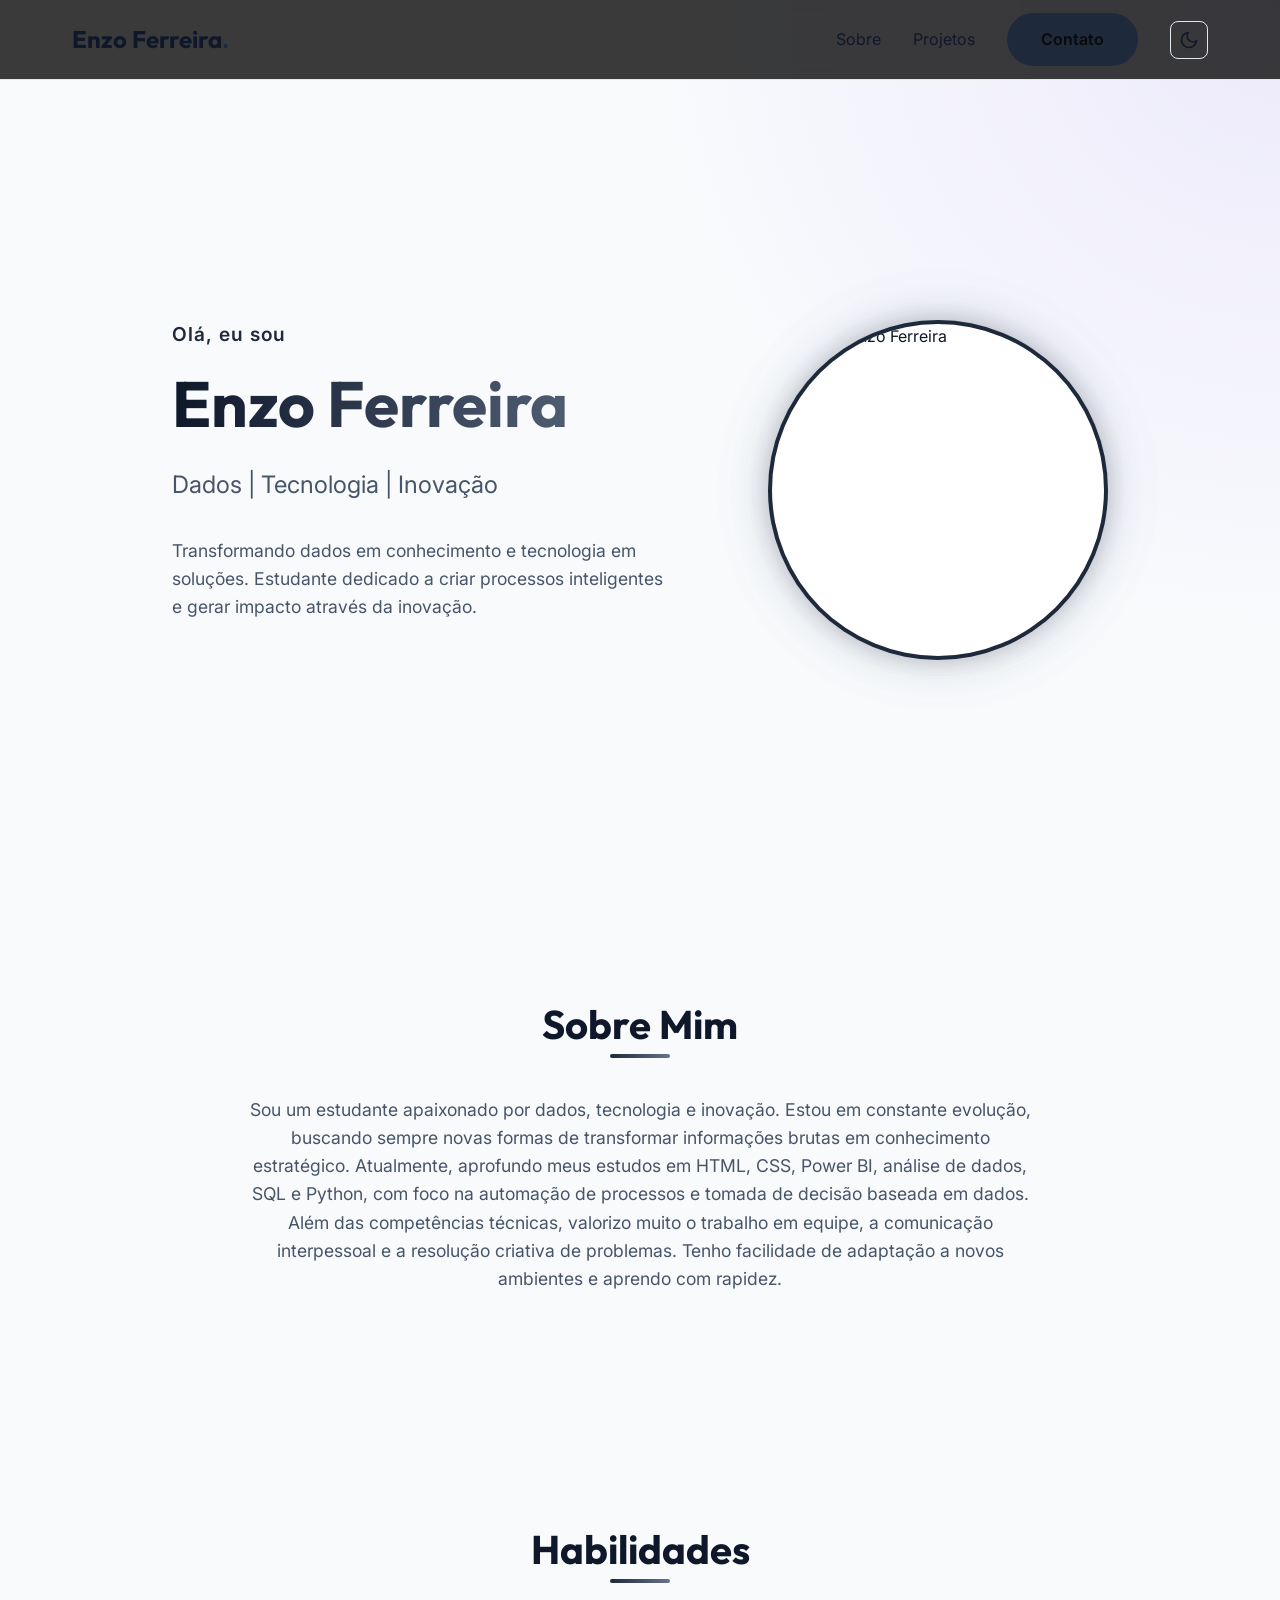
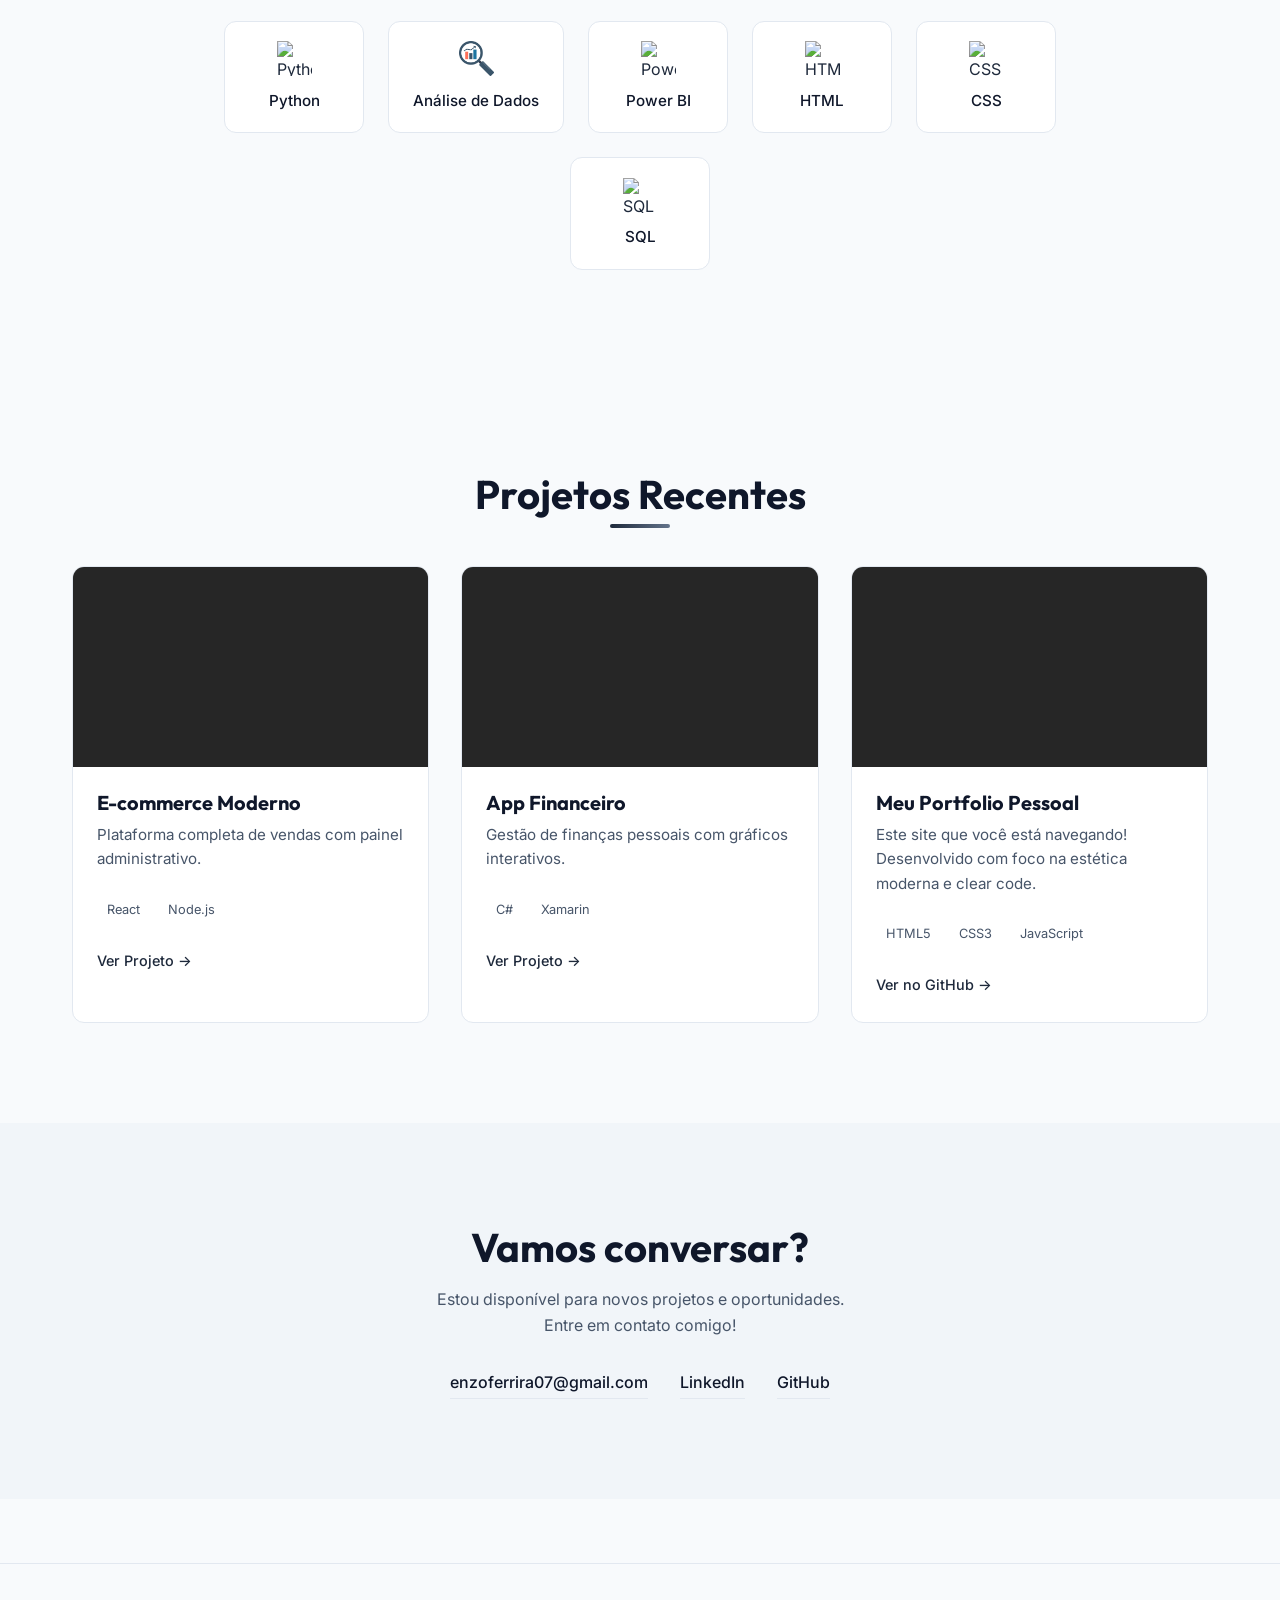
==== index.html @ e857aac5 "Add files via upload" ====
<!DOCTYPE html>
<html lang="pt-BR">

<head>
    <meta charset="UTF-8">
    <meta name="viewport" content="width=device-width, initial-scale=1.0">
    <meta name="description" content="Portfolio Profissional - Desenvolvedor & Criativo">
    <title>Portfolio | Enzo Ferreira</title>
    <!-- Fonts -->
    <link rel="preconnect" href="https://fonts.googleapis.com">
    <link rel="preconnect" href="https://fonts.gstatic.com" crossorigin>
    <link
        href="https://fonts.googleapis.com/css2?family=Inter:wght@300;400;500;600;700&family=Outfit:wght@400;500;700&display=swap"
        rel="stylesheet">

    <!-- CSS -->
    <link rel="stylesheet" href="css/style.css">
</head>

<body>

    <!-- Navigation -->
    <nav class="navbar">
        <div class="container">
            <a href="#" class="logo">Enzo Ferreira<span>.</span></a>
            <ul class="nav-links">
                <li><a href="#about">Sobre</a></li>
                <li><a href="#projects">Projetos</a></li>
                <li><a href="#contact" class="btn-primary">Contato</a></li>
                <li>
                    <button id="theme-toggle" class="theme-toggle" aria-label="Alterar tema">
                        <svg class="sun-icon" xmlns="http://www.w3.org/2000/svg" width="24" height="24"
                            viewBox="0 0 24 24" fill="none" stroke="currentColor" stroke-width="2"
                            stroke-linecap="round" stroke-linejoin="round">
                            <circle cx="12" cy="12" r="5" />
                            <line x1="12" y1="1" x2="12" y2="3" />
                            <line x1="12" y1="21" x2="12" y2="23" />
                            <line x1="4.22" y1="4.22" x2="5.64" y2="5.64" />
                            <line x1="18.36" y1="18.36" x2="19.78" y2="19.78" />
                            <line x1="1" y1="12" x2="3" y2="12" />
                            <line x1="21" y1="12" x2="23" y2="12" />
                            <line x1="4.22" y1="19.78" x2="5.64" y2="18.36" />
                            <line x1="18.36" y1="5.64" x2="19.78" y2="4.22" />
                        </svg>
                        <svg class="moon-icon" xmlns="http://www.w3.org/2000/svg" width="24" height="24"
                            viewBox="0 0 24 24" fill="none" stroke="currentColor" stroke-width="2"
                            stroke-linecap="round" stroke-linejoin="round">
                            <path d="M21 12.79A9 9 0 1 1 11.21 3 7 7 0 0 0 21 12.79z" />
                        </svg>
                    </button>
                </li>
            </ul>
            <div class="hamburger">
                <span></span>
                <span></span>
                <span></span>
            </div>
        </div>
    </nav>

    <!-- Hero Section -->
    <header class="hero" id="home">
        <div class="container hero-layout">
            <!-- Text -->
            <div class="hero-content">
                <span class="greeting">Olá, eu sou</span>
                <h1>Enzo Ferreira</h1>
                <p class="subtitle">Dados | Tecnologia | Inovação</p>
                <p class="description">
                    Transformando dados em conhecimento e tecnologia em soluções.
                    Estudante dedicado a criar processos inteligentes e gerar impacto através da inovação.
                </p>

            </div>
            <!-- Foto circular -->
            <div class="hero-photo-wrapper">
                <div class="hero-photo-ring">
                    <img src="assets/perfil.jpg" alt="Foto de Enzo Ferreira" class="hero-photo" id="hero-photo">
                </div>
            </div>
        </div>
    </header>

    <!-- About Section -->
    <section id="about" class="section">
        <div class="container">
            <h2 class="section-title">Sobre Mim</h2>
            <div class="about-grid about-grid--text-only">
                <div class="about-text">
                    <p>
                        Sou um estudante apaixonado por dados, tecnologia e inovação. Estou em constante evolução,
                        buscando sempre novas formas de transformar informações brutas em conhecimento estratégico.
                        Atualmente, aprofundo meus estudos em HTML, CSS, Power BI, análise de dados, SQL e Python, com
                        foco na
                        automação de processos e tomada de decisão baseada em dados. Além das competências técnicas,
                        valorizo muito o trabalho em equipe, a comunicação interpessoal e a resolução criativa de
                        problemas. Tenho facilidade de adaptação a novos ambientes e aprendo com rapidez.
                    </p>
                </div>
            </div>
        </div>
    </section>

    <!-- Skills Section -->
    <section id="skills" class="section">
        <div class="container">
            <h2 class="section-title">Habilidades</h2>
            <div class="skills-list">
                <div class="skill-item">
                    <img src="assets/python.png" alt="Python" class="skill-icon">
                    <span class="skill-tag">Python</span>
                </div>
                <div class="skill-item">
                    <img src="assets/analise-de-dados.png" alt="Análise de Dados" class="skill-icon">
                    <span class="skill-tag">Análise de Dados</span>
                </div>
                <div class="skill-item">
                    <img src="assets/power-bi.png" alt="Power BI" class="skill-icon">
                    <span class="skill-tag">Power BI</span>
                </div>
                <div class="skill-item">
                    <img src="assets/html-logo.png" alt="HTML" class="skill-icon">
                    <span class="skill-tag">HTML</span>
                </div>
                <div class="skill-item">
                    <img src="assets/css-logo.png" alt="CSS" class="skill-icon">
                    <span class="skill-tag">CSS</span>
                </div>
                <div class="skill-item">
                    <img src="assets/sql.png" alt="SQL" class="skill-icon">
                    <span class="skill-tag">SQL</span>
                </div>
            </div>
        </div>
    </section>


    <!-- Projects Section -->
    <section id="projects" class="section">
        <div class="container">
            <h2 class="section-title">Projetos Recentes</h2>
            <div class="projects-grid">
                <!-- Project Card 1 -->
                <article class="project-card">
                    <div class="project-image" style="background-image: url('assets/ecommerce_mockup.png'); background-size: cover; background-position: center;"></div>
                    <div class="project-info">
                        <h3>E-commerce Moderno</h3>
                        <p>Plataforma completa de vendas com painel administrativo.</p>
                        <div class="tags">
                            <span>React</span><span>Node.js</span>
                        </div>
                        <a href="#" class="link-arrow">Ver Projeto &rarr;</a>
                    </div>
                </article>

                <!-- Project Card 2 -->
                <article class="project-card">
                    <div class="project-image" style="background-image: url('assets/finance_app_mockup.png'); background-size: cover; background-position: center;"></div>
                    <div class="project-info">
                        <h3>App Financeiro</h3>
                        <p>Gestão de finanças pessoais com gráficos interativos.</p>
                        <div class="tags">
                            <span>C#</span><span>Xamarin</span>
                        </div>
                        <a href="#" class="link-arrow">Ver Projeto &rarr;</a>
                    </div>
                </article>

                <!-- Project Card 3 -->
                <article class="project-card">
                    <div class="project-image" style="background-image: url('assets/portfolio_mockup.png'); background-size: cover; background-position: center;"></div>
                    <div class="project-info">
                        <h3>Meu Portfolio Pessoal</h3>
                        <p>Este site que você está navegando! Desenvolvido com foco na estética moderna e clear code.</p>
                        <div class="tags">
                            <span>HTML5</span><span>CSS3</span><span>JavaScript</span>
                        </div>
                        <a href="https://github.com/EnzoFerrira" target="_blank" class="link-arrow">Ver no GitHub &rarr;</a>
                    </div>
                </article>
            </div>
        </div>
    </section>

    <!-- Contact Section -->
    <section id="contact" class="section bg-alt">
        <div class="container contact-container">
            <div class="contact-text">
                <h2>Vamos conversar?</h2>
                <p>Estou disponível para novos projetos e oportunidades.<br>Entre em contato comigo!</p>
                <div class="contact-links">
                    <a href="mailto:enzoferrira07@gmail.com" class="contact-item">enzoferrira07@gmail.com</a>
                    <a href="https://www.linkedin.com/in/enzo-silva-ferreira/" class="contact-item">LinkedIn</a>
                    <a href="https://www.github.com/EnzoFerrira" class="contact-item">GitHub</a>
                </div>
            </div>
        </div>
    </section>

    <footer>
        <div class="container">
        </div>
    </footer>

    <script src="js/main.js"></script>
</body>

</html>
---- css/style.css ----
/* 
 * Portfolio Theme - Dark Mode 
 * Premium Resume Style
 */

:root {
    /* Transitions */
    --transition: all 0.3s ease;

    /* Theme - Dark (Default) */
    --bg-body: #1c1c1e;
    --bg-card: #2c2c2e;
    --bg-alt: #242426;
    --text-main: #e5e5e5;
    --text-muted: #a3a3a3;
    --primary: #E2E8F0;
    --primary-hover: #CBD5E1;
    --accent: #94A3B8;
    --border: #262626;

    /* Smoke Effect Colors - Dark */
    --smoke-1: rgba(226, 232, 240, 0.4);
    --smoke-2: rgba(148, 163, 184, 0.3);
    --smoke-3: rgba(148, 163, 184, 0.2);
    --smoke-4: rgba(148, 163, 184, 0.1);
}

[data-theme="light"] {
    --bg-body: #f8fafc;
    --bg-card: #ffffff;
    --bg-alt: #f1f5f9;
    --text-main: #0f172a;
    --text-muted: #475569;
    --primary: #1e293b;
    --primary-hover: #334155;
    --accent: #64748b;
    --border: #e2e8f0;

    /* Smoke Effect Colors - Light */
    --smoke-1: rgba(30, 41, 59, 0.2);
    --smoke-2: rgba(71, 85, 105, 0.15);
    --smoke-3: rgba(100, 116, 139, 0.1);
    --smoke-4: rgba(148, 163, 184, 0.05);
}

:root {
    /* Typography */
    --font-heading: 'Outfit', sans-serif;
    --font-body: 'Inter', sans-serif;

    /* Spacing */
    --container-width: 1200px;
    --header-height: 80px;
}

/* Reset & Base */
* {
    margin: 0;
    padding: 0;
    box-sizing: border-box;
}

html {
    scroll-behavior: smooth;
}

body {
    background-color: var(--bg-body);
    color: var(--text-main);
    font-family: var(--font-body);
    line-height: 1.6;
    overflow-x: hidden;
    transition: background-color 0.4s ease, color 0.4s ease;
}

a {
    text-decoration: none;
    color: inherit;
    transition: var(--transition);
}

ul {
    list-style: none;
}

img {
    max-width: 100%;
    display: block;
}

/* Typography */
h1,
h2,
h3,
h4,
h5,
h6 {
    font-family: var(--font-heading);
    color: var(--text-main);
    line-height: 1.2;
}

.section-title {
    font-size: 2.5rem;
    margin-bottom: 3rem;
    position: relative;
    display: inline-block;
}

.section-title::after {
    content: '';
    position: absolute;
    bottom: -10px;
    left: 0;
    width: 60px;
    height: 4px;
    background: linear-gradient(90deg, var(--primary), var(--accent));
    border-radius: 2px;
}

/* Utility Classes */
.container {
    max-width: var(--container-width);
    margin: 0 auto;
    padding: 0 2rem;
}

.btn-primary {
    display: inline-block;
    background-color: var(--primary);
    color: #0a0a0a;
    padding: 12px 32px;
    border-radius: 50px;
    font-weight: 600;
    border: 2px solid transparent;
}

.btn-primary:hover {
    background-color: var(--primary-hover);
    transform: translateY(-2px);
    box-shadow: 0 10px 20px -10px rgba(139, 92, 246, 0.5);
}

.btn-outline {
    display: inline-block;
    background-color: transparent;
    color: var(--text-main);
    padding: 12px 32px;
    border-radius: 50px;
    font-weight: 500;
    border: 2px solid var(--border);
}

.btn-outline:hover {
    border-color: var(--primary);
    color: var(--primary);
}

.bg-alt {
    background-color: var(--bg-alt);
}

/* Navigation */
.navbar {
    height: var(--header-height);
    background-color: rgba(10, 10, 10, 0.8);
    backdrop-filter: blur(10px);
    position: fixed;
    top: 0;
    left: 0;
    width: 100%;
    z-index: 1000;
    display: flex;
    align-items: center;
    border-bottom: 1px solid var(--border);
}

.navbar .container {
    display: flex;
    justify-content: space-between;
    align-items: center;
    width: 100%;
}

.logo {
    font-size: 1.5rem;
    font-weight: 700;
    font-family: var(--font-heading);
    color: var(--text-main);
}

.logo span {
    color: var(--primary);
}

.nav-links {
    display: flex;
    gap: 2rem;
    align-items: center;
}

/* Theme Toggle Button */
.theme-toggle {
    background: none;
    border: 1px solid var(--border);
    cursor: pointer;
    padding: 8px;
    border-radius: 8px;
    display: flex;
    align-items: center;
    justify-content: center;
    transition: var(--transition);
}

.theme-toggle:hover {
    background-color: var(--bg-card);
    border-color: var(--primary);
}

.theme-toggle svg {
    width: 20px;
    height: 20px;
    stroke: var(--text-main);
    fill: none;
}

[data-theme="light"] .sun-icon {
    display: none;
}

[data-theme="dark"] .moon-icon {
    display: none;
}

.nav-links a:hover {
    color: var(--primary);
}

.hamburger {
    display: none;
    cursor: pointer;
}

.hamburger span {
    display: block;
    width: 25px;
    height: 3px;
    background-color: var(--text-main);
    margin: 5px 0;
    transition: var(--transition);
}

/* Hero Section */
.hero {
    height: 100vh;
    /* Full viewport height */
    display: flex;
    align-items: center;
    padding-top: var(--header-height);
    background: radial-gradient(circle at top right, rgba(139, 92, 246, 0.1), transparent 40%);
}

.hero-layout {
    display: grid;
    grid-template-columns: 1fr auto;
    gap: 4rem;
    align-items: center;
    justify-content: center;
    width: 100%;
    max-width: 1000px;
    margin: 0 auto;
}

.hero-content {
    max-width: 700px;
}

.greeting {
    color: var(--primary);
    font-weight: 600;
    font-size: 1.2rem;
    margin-bottom: 1rem;
    display: block;
    letter-spacing: 1px;
}

.hero h1 {
    font-size: 4rem;
    margin-bottom: 1.5rem;
    background: linear-gradient(to right, var(--text-main), var(--accent));
    background-clip: text;
    -webkit-background-clip: text;
    -webkit-text-fill-color: transparent;
}

.hero .subtitle {
    font-size: 1.5rem;
    color: var(--text-muted);
    margin-bottom: 2rem;
}

.hero .description {
    max-width: 500px;
    color: var(--text-muted);
    margin-bottom: 2.5rem;
    font-size: 1.1rem;
}

.hero-btns {
    display: none;
    /* Removed previously but keeping class for reference */
}

/* About Section */
.section {
    padding: 100px 0;
    scroll-margin-top: var(--header-height);
}

.about-grid {
    display: grid;
    grid-template-columns: 1fr 1fr;
    gap: 4rem;
    align-items: center;
}

.about-grid--text-only {
    grid-template-columns: 1fr;
    max-width: 800px;
    margin: 0 auto;
    text-align: center;
}

#about .section-title,
#skills .section-title,
#projects .section-title {
    display: block;
    text-align: center;
}

#about .section-title::after,
#skills .section-title::after,
#projects .section-title::after {
    left: 50%;
    transform: translateX(-50%);
}

.about-text p {
    color: var(--text-muted);
    margin-bottom: 2rem;
    font-size: 1.1rem;
}

.skills-list {
    display: flex;
    flex-wrap: wrap;
    gap: 1.5rem;
    justify-content: center;
    margin-top: 2rem;
    max-width: 900px;
    margin-left: auto;
    margin-right: auto;
}

.skill-item {
    background-color: var(--bg-card);
    padding: 1.2rem 1.5rem;
    border-radius: 12px;
    border: 1px solid var(--border);
    display: flex;
    flex-direction: column;
    align-items: center;
    gap: 0.8rem;
    transition: var(--transition);
    cursor: default;
    min-width: 140px;
    flex: 0 1 auto;
}

.skill-item:hover {
    transform: translateY(-5px);
    border-color: var(--primary);
    box-shadow: 0 10px 30px -10px rgba(255, 255, 255, 0.1);
}

.skill-icon {
    width: 35px;
    height: 35px;
    object-fit: contain;
    color: var(--primary);
    transition: var(--transition);
}

.skill-item:hover .skill-icon {
    transform: scale(1.1);
    color: var(--accent);
}

.skill-tag {
    font-size: 0.95rem;
    font-weight: 500;
    color: var(--text-main);
}

/* Foto circular - Hero */
.hero-photo-wrapper {
    display: flex;
    justify-content: center;
    align-items: center;
    flex-shrink: 0;
}

.hero-photo-ring {
    width: 340px;
    height: 340px;
    border-radius: 50%;
    padding: 4px;
    background: var(--primary);
    position: relative;
    box-shadow:
        0 0 20px var(--smoke-1),
        0 0 40px var(--smoke-2),
        0 0 60px var(--smoke-3),
        0 0 80px var(--smoke-4);
    animation: smokeEffect 6s infinite ease-in-out;
}

.hero-photo {
    width: 100%;
    height: 100%;
    border-radius: 50%;
    object-fit: cover;
    object-position: center 35%;
    display: block;
    background-color: var(--bg-card);
}

/* Foto não encontrada: mostra placeholder roxo */
.hero-photo[src='assets/perfil.jpg']:not([complete]),
.hero-photo:-moz-broken {
    background: linear-gradient(135deg, var(--primary), var(--accent));
}

@keyframes smokeEffect {

    0%,
    100% {
        box-shadow:
            0 0 20px var(--smoke-1),
            0 0 40px var(--smoke-2),
            0 0 60px var(--smoke-3),
            0 0 80px var(--smoke-4);
        transform: scale(1);
    }

    50% {
        box-shadow:
            0 0 30px var(--smoke-1),
            0 0 60px var(--smoke-2),
            0 0 90px var(--smoke-3),
            0 0 120px var(--smoke-4);
        transform: scale(1.02);
    }
}


/* Foto circular - Sobre Mim */
.about-photo-ring {
    width: 320px;
    height: 320px;
    border-radius: 50%;
    padding: 4px;
    background: linear-gradient(135deg, var(--primary), var(--accent));
    box-shadow: 0 0 50px rgba(139, 92, 246, 0.25);
    margin: 0 auto;
}

.about-photo {
    width: 100%;
    height: 100%;
    border-radius: 50%;
    object-fit: cover;
    object-position: center 35%;
    display: block;
    background-color: var(--bg-card);
}


/* Experience (Timeline) */
.timeline {
    position: relative;
    max-width: 800px;
    margin: 0 auto;
}

.timeline::before {
    content: '';
    position: absolute;
    left: 0;
    top: 0;
    height: 100%;
    width: 2px;
    background-color: var(--border);
}

.timeline-item {
    position: relative;
    padding-left: 3rem;
    margin-bottom: 3rem;
}

.timeline-item::after {
    content: '';
    position: absolute;
    left: -4px;
    top: 5px;
    width: 10px;
    height: 10px;
    border-radius: 50%;
    background-color: var(--primary);
    box-shadow: 0 0 0 4px rgba(139, 92, 246, 0.2);
}

.timeline-date {
    font-size: 0.9rem;
    color: var(--primary);
    margin-bottom: 0.5rem;
    font-weight: 500;
}

.timeline-content h3 {
    font-size: 1.5rem;
    margin-bottom: 0.2rem;
}

.timeline-content h4 {
    font-size: 1.1rem;
    color: var(--text-muted);
    font-weight: 400;
    margin-bottom: 1rem;
}

.timeline-content p {
    color: var(--text-muted);
}

/* Projects */
.projects-grid {
    display: grid;
    grid-template-columns: repeat(auto-fit, minmax(300px, 1fr));
    gap: 2rem;
}

.project-card {
    background-color: var(--bg-card);
    border-radius: 12px;
    overflow: hidden;
    border: 1px solid var(--border);
    transition: var(--transition);
}

.project-card:hover {
    transform: translateY(-5px);
    border-color: var(--primary);
    box-shadow: 0 20px 40px -20px rgba(0, 0, 0, 0.5);
}

.project-image {
    height: 200px;
    background-color: #262626;
    background-image: linear-gradient(45deg, #262626 25%, #2a2a2a 25%, #2a2a2a 50%, #262626 50%, #262626 75%, #2a2a2a 75%, #2a2a2a 100%);
    background-size: 20px 20px;
}

.project-info {
    padding: 1.5rem;
}

.project-info h3 {
    margin-bottom: 0.5rem;
    font-size: 1.25rem;
}

.project-info p {
    color: var(--text-muted);
    font-size: 0.95rem;
    margin-bottom: 1.5rem;
}

.tags {
    display: flex;
    gap: 0.5rem;
    margin-bottom: 1.5rem;
}

.tags span {
    font-size: 0.8rem;
    background-color: rgba(255, 255, 255, 0.05);
    padding: 4px 10px;
    border-radius: 4px;
    color: var(--text-muted);
}

.link-arrow {
    color: var(--primary);
    font-weight: 500;
    font-size: 0.9rem;
}

.link-arrow:hover {
    text-decoration: underline;
}

/* Contact & Footer */
.contact-container {
    text-align: center;
    max-width: 600px;
}

.contact-text h2 {
    margin-bottom: 1rem;
    font-size: 2.5rem;
}

.contact-text p {
    color: var(--text-muted);
    margin-bottom: 2rem;
}

.contact-links {
    display: flex;
    justify-content: center;
    gap: 2rem;
    flex-wrap: wrap;
}

.contact-item {
    color: var(--text-main);
    font-weight: 500;
    border-bottom: 1px solid var(--border);
    padding-bottom: 2px;
}

.contact-item:hover {
    color: var(--primary);
    border-color: var(--primary);
}

footer {
    padding: 2rem 0;
    text-align: center;
    border-top: 1px solid var(--border);
    margin-top: 4rem;
    color: var(--text-muted);
    font-size: 0.9rem;
}

/* Mobile Responsiveness */
@media (max-width: 768px) {
    .nav-links {
        display: none;
        position: absolute;
        top: var(--header-height);
        left: 0;
        width: 100%;
        background-color: var(--bg-card);
        flex-direction: column;
        padding: 2rem;
        border-bottom: 1px solid var(--border);
    }

    .nav-links.active {
        display: flex;
    }

    .hamburger {
        display: block;
    }

    .hero-layout {
        grid-template-columns: 1fr;
        text-align: center;
        gap: 2.5rem;
    }

    .hero-photo-ring {
        width: 200px;
        height: 200px;
    }

    .hero-photo-wrapper {
        order: -1;
        /* foto aparece antes do texto no mobile */
    }

    .hero h1 {
        font-size: 3rem;
    }

    .about-grid {
        grid-template-columns: 1fr;
    }

    .timeline::before {
        left: 0;
    }
}
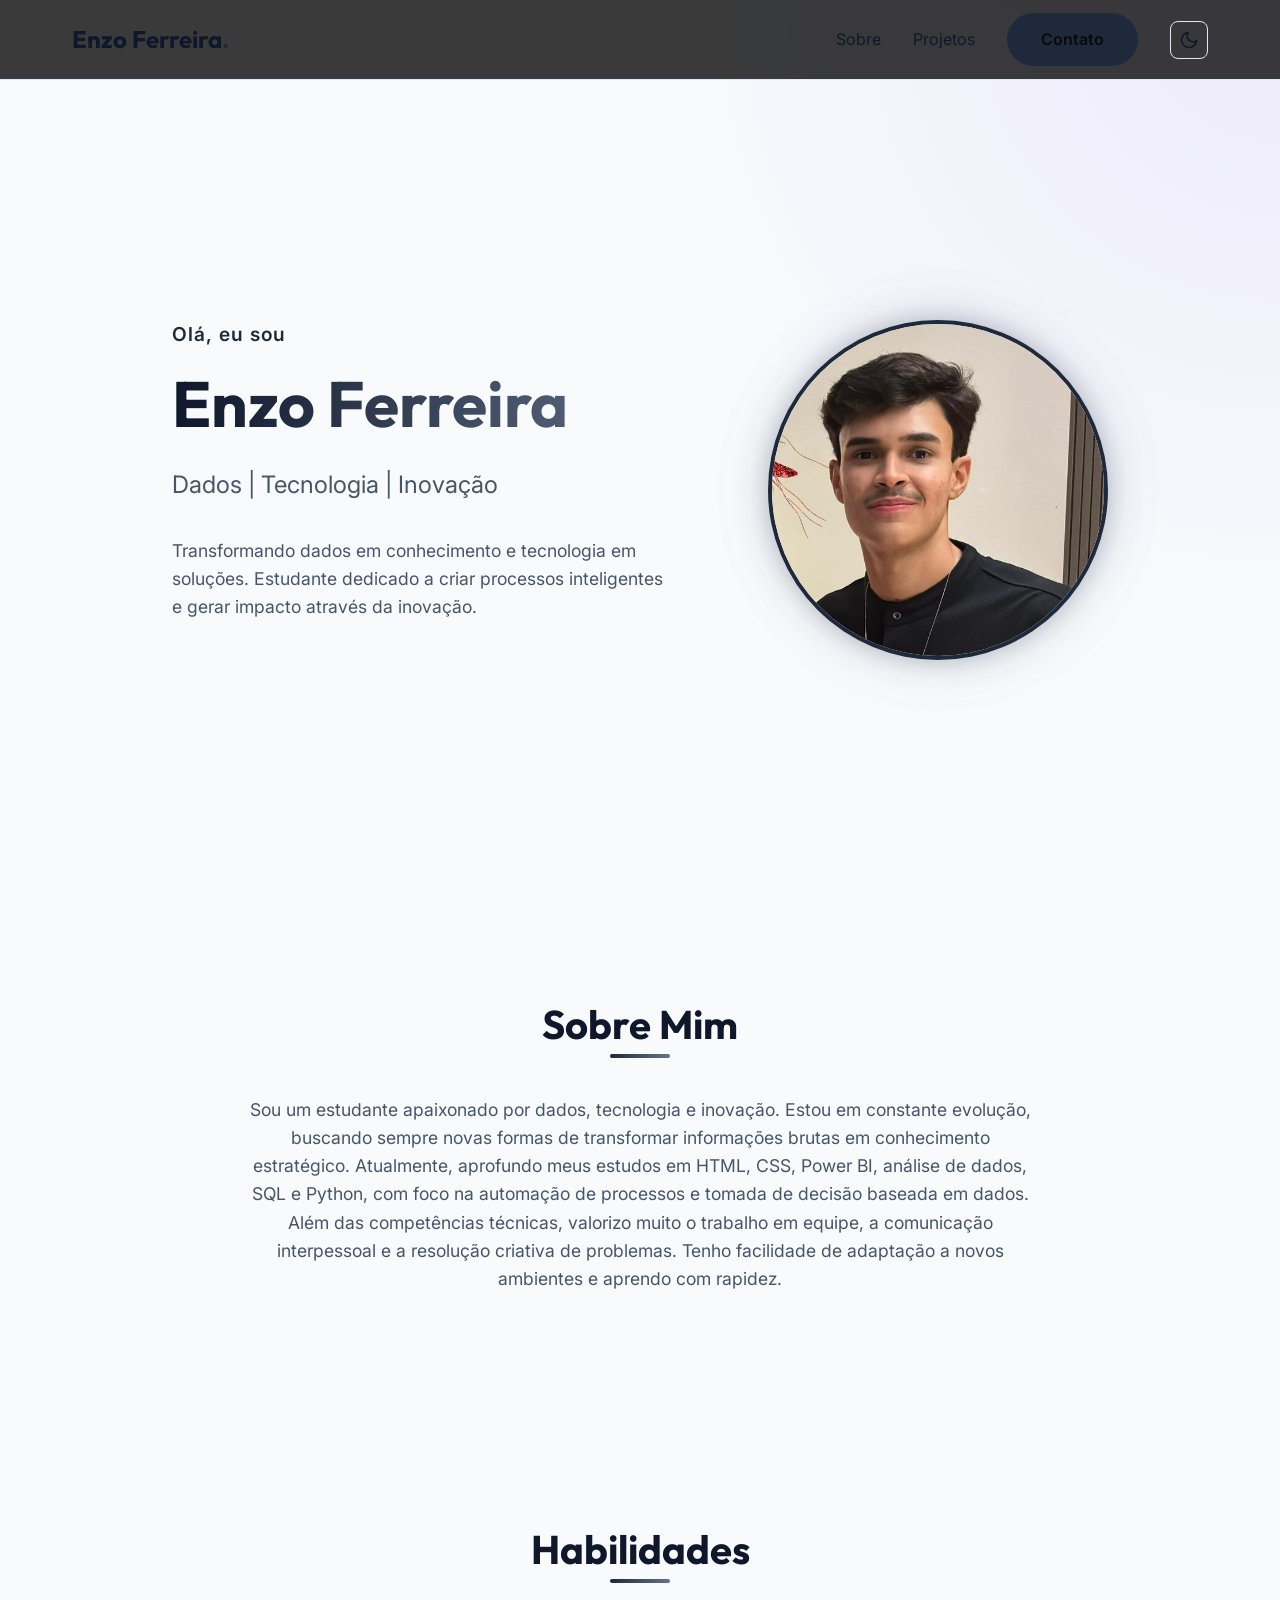
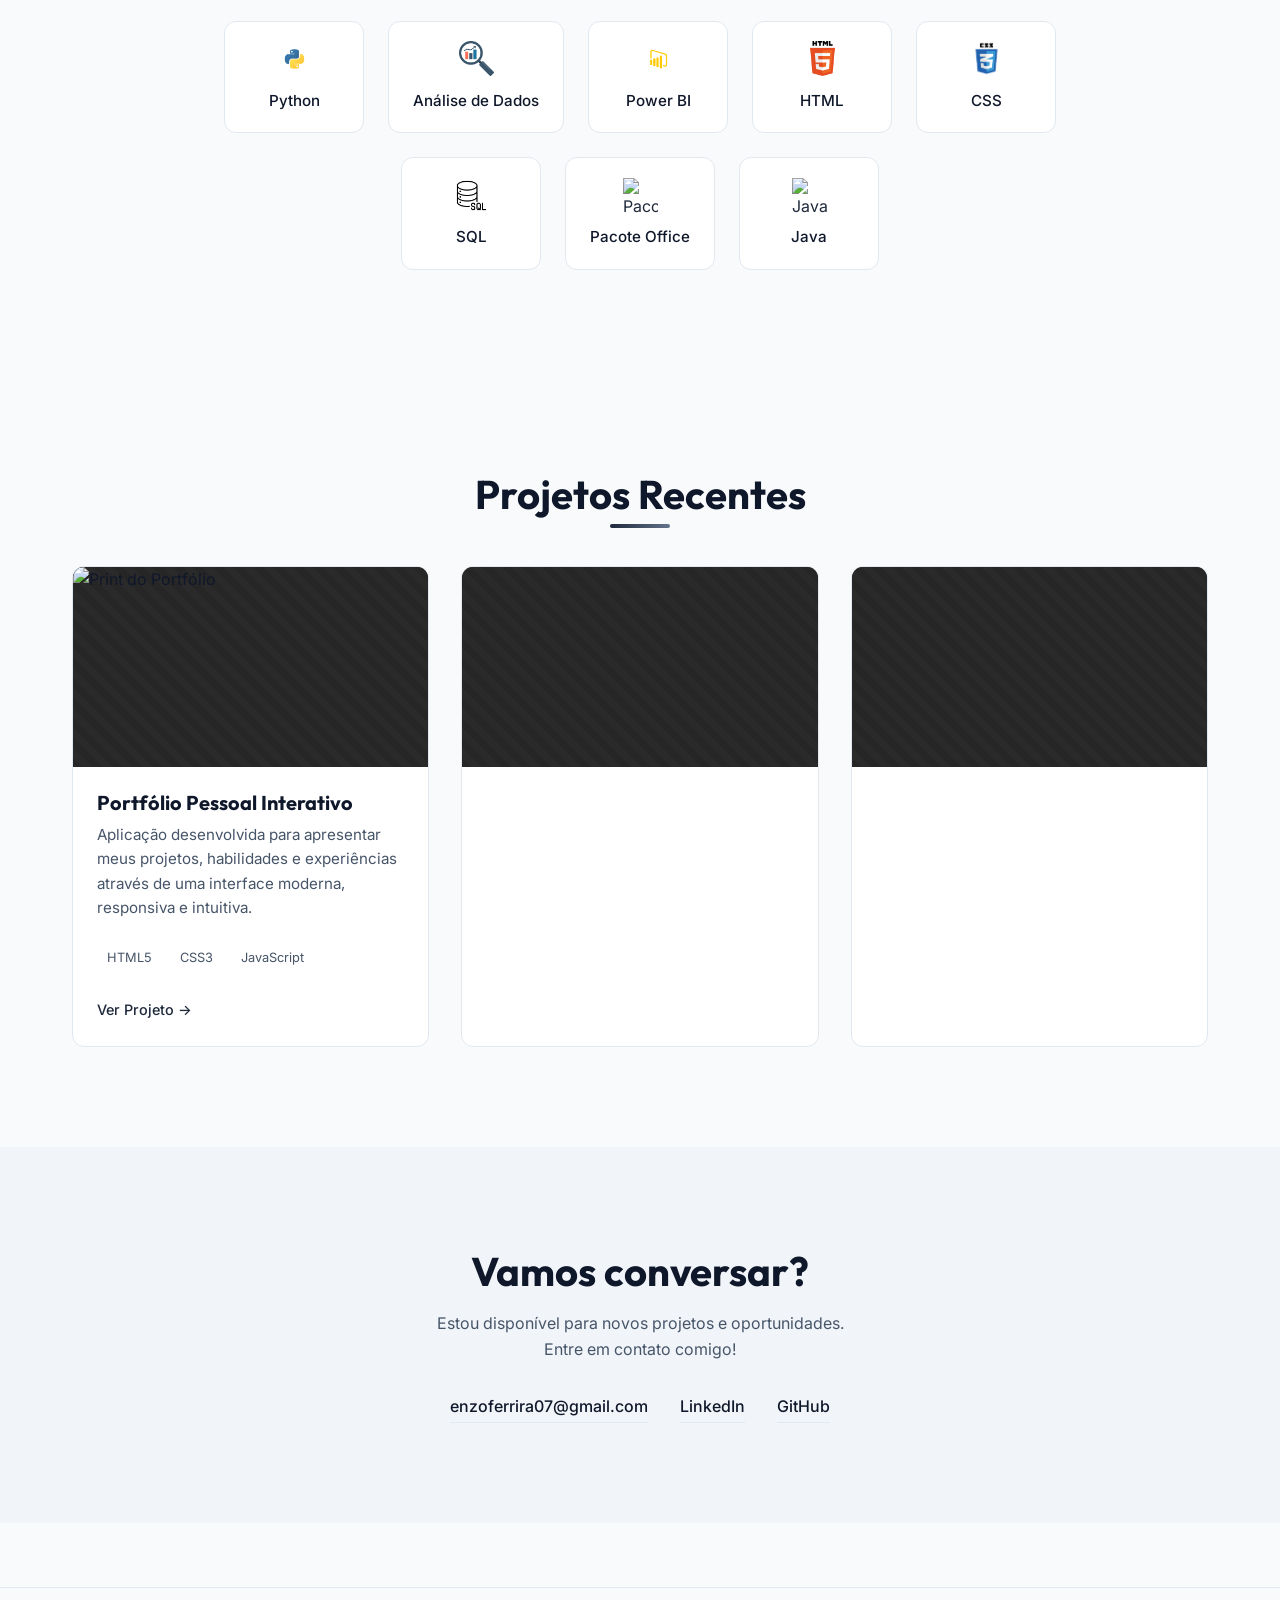
==== commit f45cf160: "Add files via upload" ====
--- a/index.html
+++ b/index.html
@@ -130,6 +130,14 @@
                     <img src="assets/sql.png" alt="SQL" class="skill-icon">
                     <span class="skill-tag">SQL</span>
                 </div>
+                <div class="skill-item">
+                    <img src="assets/1486565573-microsoft-office_81557.png" alt="Pacote Office" class="skill-icon">
+                    <span class="skill-tag">Pacote Office</span>
+                </div>
+                <div class="skill-item">
+                    <img src="assets/226777.png" alt="Java" class="skill-icon">
+                    <span class="skill-tag">Java</span>
+                </div>
             </div>
         </div>
     </section>
@@ -142,40 +150,32 @@
             <div class="projects-grid">
                 <!-- Project Card 1 -->
                 <article class="project-card">
-                    <div class="project-image" style="background-image: url('assets/ecommerce_mockup.png'); background-size: cover; background-position: center;"></div>
+                    <div class="project-image">
+                        <img src="assets/Screenshot_1.png" alt="Print do Portfólio" style="width: 100%; height: 100%; object-fit: cover;">
+                    </div>
                     <div class="project-info">
-                        <h3>E-commerce Moderno</h3>
-                        <p>Plataforma completa de vendas com painel administrativo.</p>
-                        <div class="tags">
-                            <span>React</span><span>Node.js</span>
-                        </div>
-                        <a href="#" class="link-arrow">Ver Projeto &rarr;</a>
-                    </div>
-                </article>
-
-                <!-- Project Card 2 -->
-                <article class="project-card">
-                    <div class="project-image" style="background-image: url('assets/finance_app_mockup.png'); background-size: cover; background-position: center;"></div>
-                    <div class="project-info">
-                        <h3>App Financeiro</h3>
-                        <p>Gestão de finanças pessoais com gráficos interativos.</p>
-                        <div class="tags">
-                            <span>C#</span><span>Xamarin</span>
-                        </div>
-                        <a href="#" class="link-arrow">Ver Projeto &rarr;</a>
-                    </div>
-                </article>
-
-                <!-- Project Card 3 -->
-                <article class="project-card">
-                    <div class="project-image" style="background-image: url('assets/portfolio_mockup.png'); background-size: cover; background-position: center;"></div>
-                    <div class="project-info">
-                        <h3>Meu Portfolio Pessoal</h3>
-                        <p>Este site que você está navegando! Desenvolvido com foco na estética moderna e clear code.</p>
+                        <h3>Portfólio Pessoal Interativo</h3>
+                        <p>Aplicação desenvolvida para apresentar meus projetos, habilidades e experiências através de uma interface moderna, responsiva e intuitiva.</p>
                         <div class="tags">
                             <span>HTML5</span><span>CSS3</span><span>JavaScript</span>
                         </div>
-                        <a href="https://github.com/EnzoFerrira" target="_blank" class="link-arrow">Ver no GitHub &rarr;</a>
+                        <a href="https://enzoferrira.github.io" target="_blank" class="link-arrow">Ver Projeto &rarr;</a>
+                    </div>
+                </article>
+
+                <!-- Project Card 2 -->
+                <article class="project-card">
+                    <div class="project-image"></div>
+                    <div class="project-info">
+                        
+                    </div>
+                </article>
+
+                <!-- Project Card 3 -->
+                <article class="project-card">
+                    <div class="project-image"></div>
+                    <div class="project-info">
+                        
                     </div>
                 </article>
             </div>
